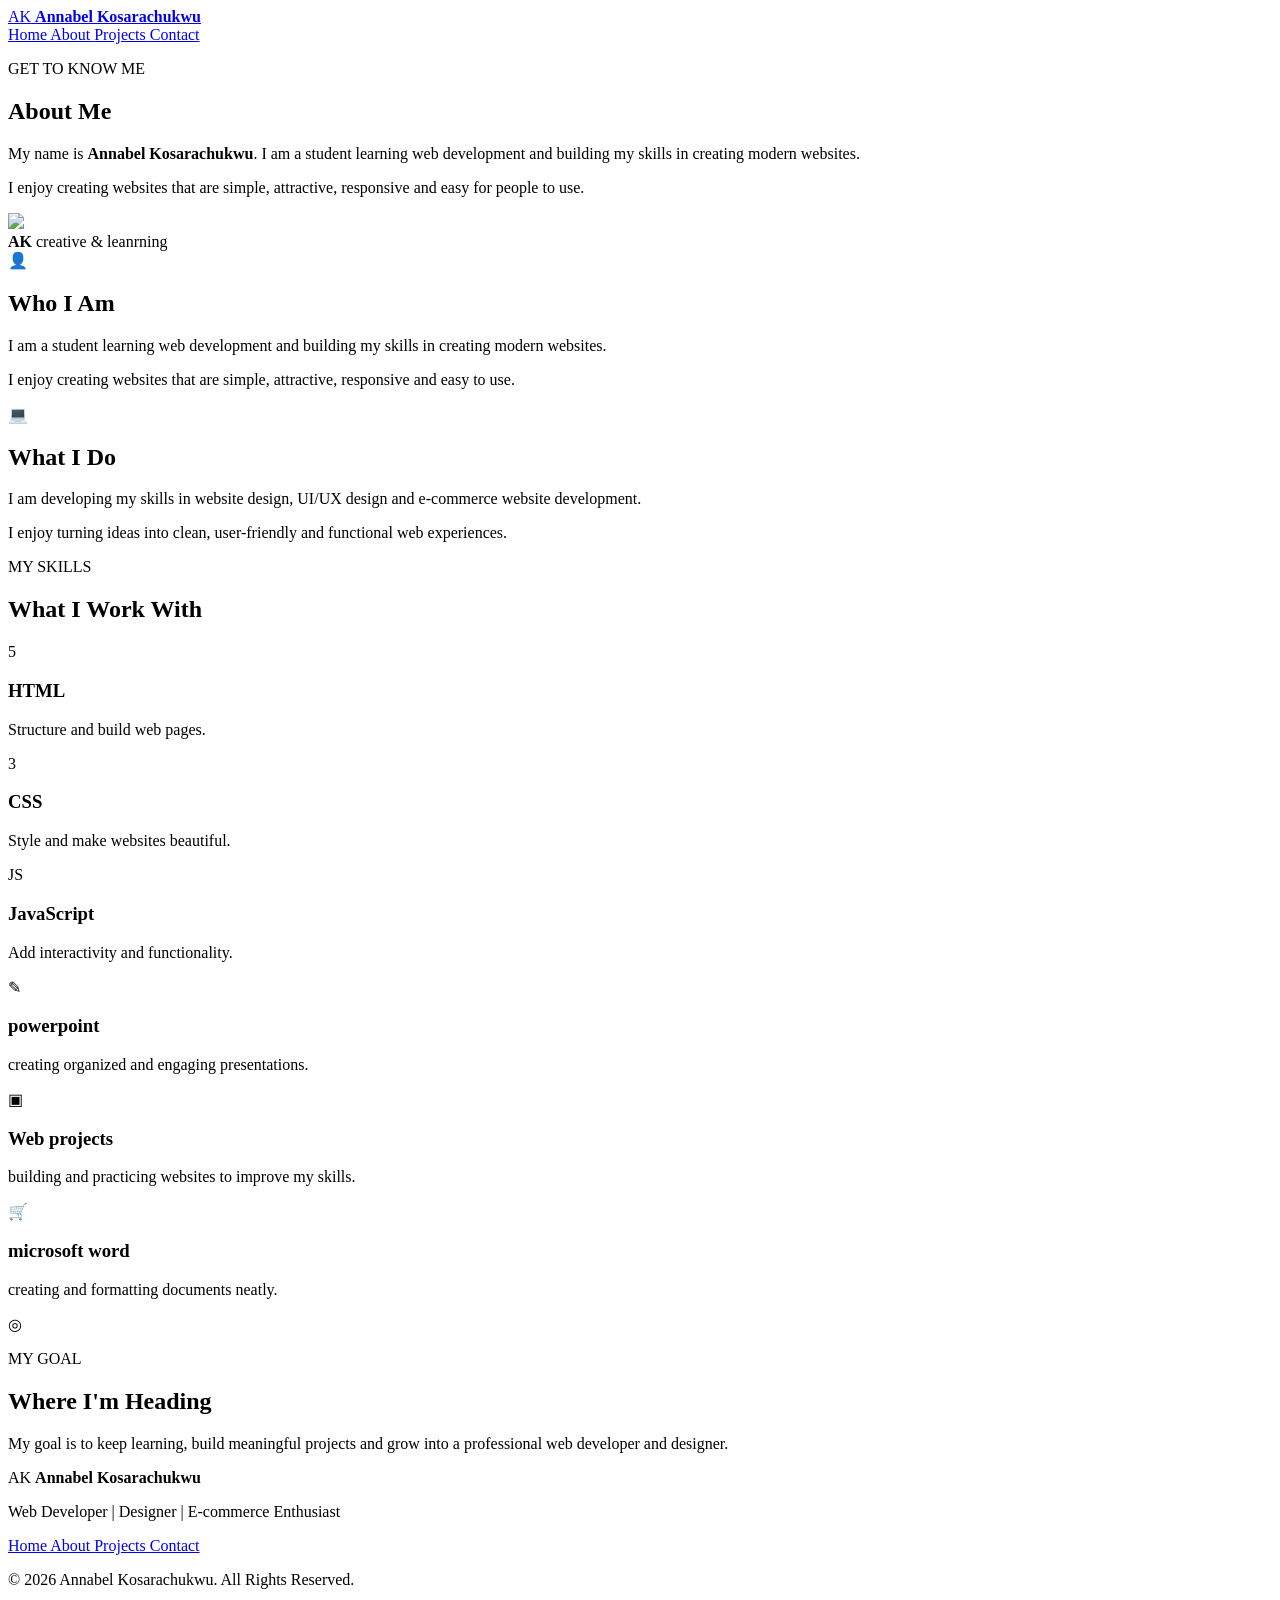
==== about.html @ 4d01f872 "first commit" ====
<!DOCTYPE html>
<html lang="en">

<head>
    <meta charset="UTF-8">

    <meta name="viewport"
          content="width=device-width, initial-scale=1.0">

    <title>About | Annabel Kosarachukwu</title>

    <link rel="stylesheet"
          href="css/style.css">
</head>

<body>

    <!-- Header -->
    <header class="header">

        <a href="index.html" class="logo">
            <span>AK</span>
            <strong>Annabel Kosarachukwu</strong>
        </a>

        <!-- Navigation -->
        <nav class="navbar">

            <a href="index.html">
                Home
            </a>

            <a href="about.html" class="active">
                About
            </a>

            <a href="projects.html">
                Projects
            </a>

            <a href="contact.html">
                Contact
            </a>

        </nav>

    </header>


    <!-- About Hero -->
    <section class="about-hero">

        <div class="about-intro">

            <p class="section-label">
                GET TO KNOW ME
            </p>

            <h1>
                About <span>Me</span>
            </h1>

            <div class="heading-line"></div>

            <p class="intro-text">
                My name is
                <strong>Annabel Kosarachukwu</strong>.
                I am a student learning web development
                and building my skills in creating modern
                websites.
            </p>

            <p class="intro-text">
                I enjoy creating websites that are simple,
                attractive, responsive and easy for people
                to use.
            </p>

        </div>


        <!-- Profile Picture -->
        <div class="profile-container">

            <div class="profile-background"></div>

            <img
                src="./image/file_00000000ac308246b35a377b9f2eeaa9.png"
                
                class="profile-image"

            >
            <div class="photo-badge"> 

                <strong>AK</strong>
                
                <span>
                    creative & leanrning
                </span>
            </div>

        </div>

    </section>
    <!-- About Cards -->
    <section class="about-cards">

        <!-- Who I Am -->
        <div class="about-card">

            <div class="card-icon">
                👤
            </div>

            <h2>
                Who I Am
            </h2>

            <p>
                I am a student learning web development
                and building my skills in creating modern
                websites.
            </p>

            <p>
                I enjoy creating websites that are simple,
                attractive, responsive and easy to use.
            </p>

        </div>


        <!-- What I Do -->
        <div class="about-card">

            <div class="card-icon">
                💻
            </div>

            <h2>
                What I Do
            </h2>

            <p>
                I am developing my skills in website design,
                UI/UX design and e-commerce website development.
            </p>

            <p>
                I enjoy turning ideas into clean,
                user-friendly and functional web experiences.
            </p>

        </div>

    </section>
    <!-- Skills Section -->
    <section class="skills-section">

        <p class="section-label">
            MY SKILLS
        </p>

        <h2>
            What I <span>Work With</span>
        </h2>


        <div class="skills-grid">

            <!-- HTML -->
            <div class="skill-card">

                <div class="skill-icon html-icon">
                    5
                </div>

                <h3>
                    HTML
                </h3>

                <p>
                    Structure and build web pages.
                </p>

            </div>


            <!-- CSS -->
            <div class="skill-card">

                <div class="skill-icon css-icon">
                    3
                </div>

                <h3>
                    CSS
                </h3>

                <p>
                    Style and make websites beautiful.
                </p>

            </div>


            <!-- JavaScript -->
            <div class="skill-card">

                <div class="skill-icon js-icon">
                    JS
                </div>

                <h3>
                    JavaScript
                </h3>

                <p>
                    Add interactivity and functionality.
                </p>

            </div>


            <!-- powerpoint -->
            <div class="skill-card">

                <div class="skill-icon ui-icon">
                    ✎
                </div>

                <h3>
                    powerpoint
                </h3>

                <p>
                    creating organized and engaging presentations.
                </p>

            </div>


            <!-- Web prjects -->
            <div class="skill-card">

                <div class="skill-icon web-icon">
                    ▣
                </div>

                <h3>
                    Web projects
                </h3>

                <p>
                    building and practicing websites to improve my skills.
                </p>

            </div>


            <!-- microsoft word -->
            <div class="skill-card">

                <div class="skill-icon ecommerce-icon">
                    🛒
                </div>

                <h3>
                    microsoft word
                </h3>

                <p>
                    creating and formatting documents neatly.
                </p>

            </div>

        </div>

    </section>
    <!-- My Goal -->
    <section class="goal-section">

        <div class="goal-icon">
            ◎
        </div>

        <div>

            <p class="section-label">
                MY GOAL
            </p>

            <h2>
                Where I'm <span>Heading</span>
            </h2>

            <p>
                My goal is to keep learning, build meaningful
                projects and grow into a professional web
                developer and designer.
            </p>

        </div>

    </section>


    <!-- Footer -->
    <footer class="footer">

        <div class="footer-brand">

            <div class="footer-logo">

                <span>AK</span>

                <strong>
                    Annabel Kosarachukwu
                </strong>

            </div>

            <p>
                Web Developer | Designer | E-commerce Enthusiast
            </p>

        </div>


        <!-- Footer Links -->
        <div class="footer-links">

            <a href="index.html">
                Home
            </a>

            <a href="about.html">
                About
            </a>

            <a href="projects.html">
                Projects
            </a>

            <a href="contact.html">
                Contact
            </a>

        </div>


        <!-- Copyright -->
        <div class="footer-bottom">

            <p>
                © 2026 Annabel Kosarachukwu.
                All Rights Reserved.
            </p>

        </div>

    </footer>


</body>
</html>
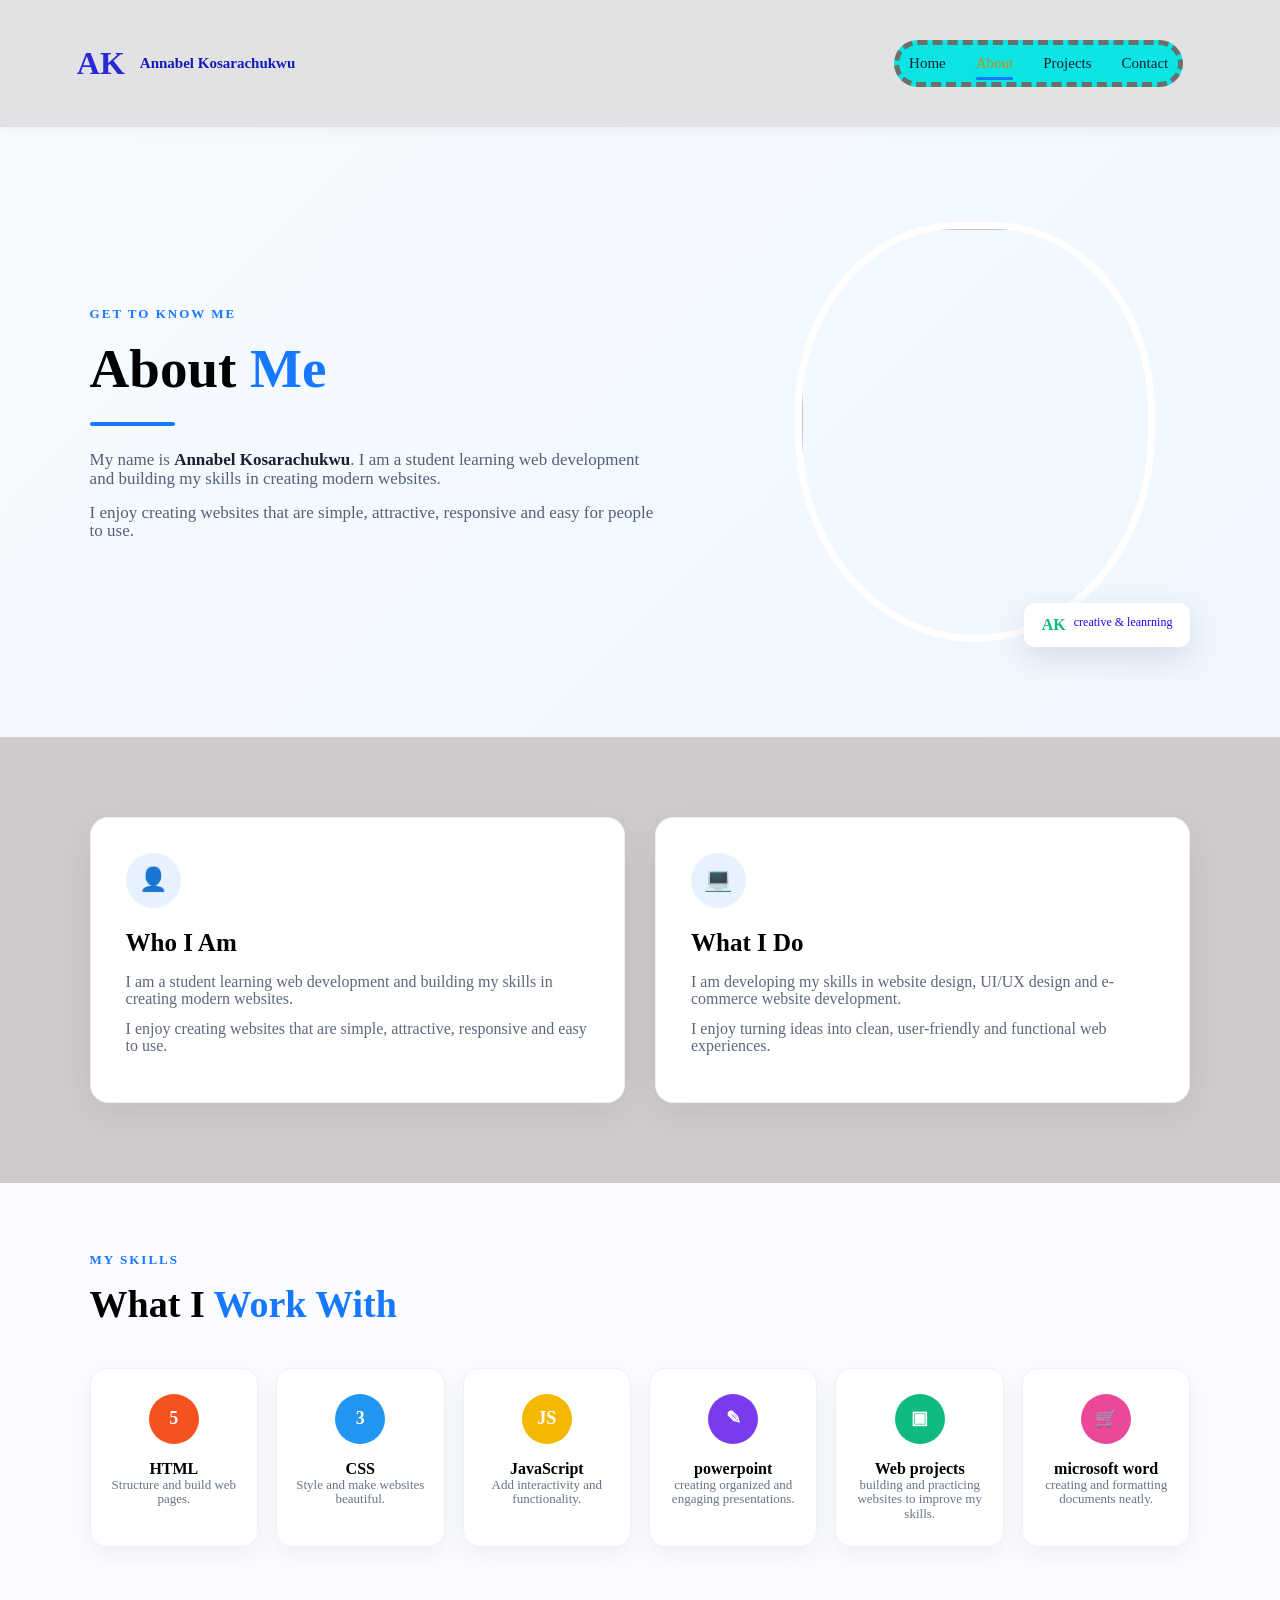
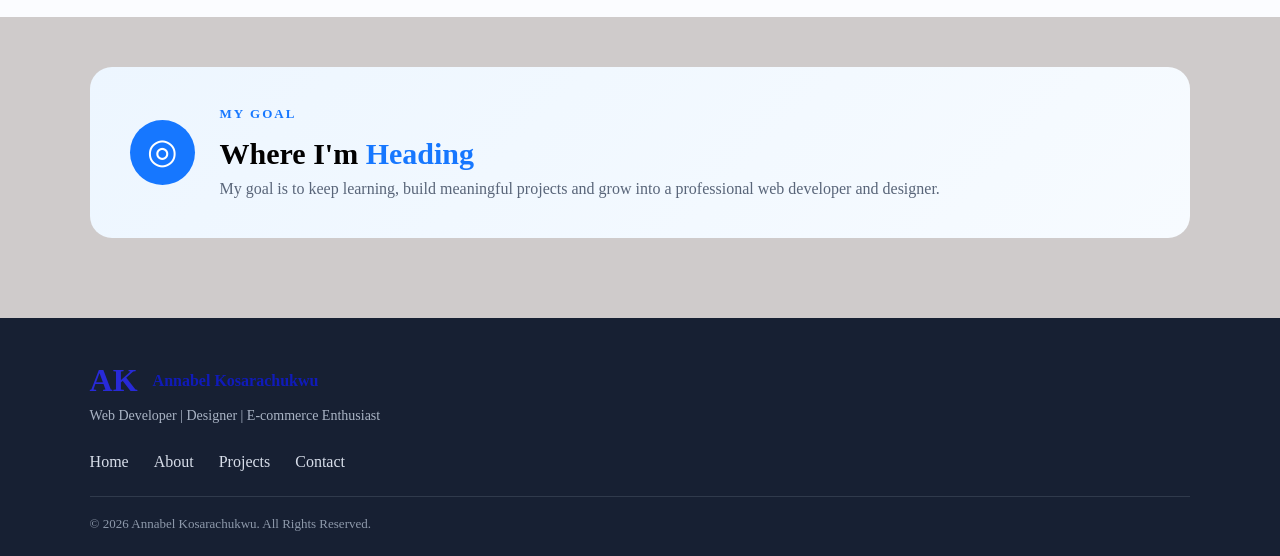
==== commit 328ed183: "update portfolio files" ====
--- a/about.html
+++ b/about.html
@@ -10,7 +10,7 @@
     <title>About | Annabel Kosarachukwu</title>
 
     <link rel="stylesheet"
-          href="css/style.css">
+          href="CSS/style.css">
 </head>
 
 <body>
--- a/CSS/style.css
+++ b/CSS/style.css
@@ -0,0 +1,1064 @@
+* {
+    margin: 0;
+    padding: 0;
+    box-sizing: border-box;
+}
+
+html {
+    scroll-behavior: smooth;
+}
+
+body {
+    font-family:   'Arial Narrow bold';  
+    background: #cfcbcb;
+    color: #020101;
+    line-height: 1.1;
+}
+
+.header {
+    width: 100%;
+    padding: 20px 6%;
+    background: #e2e1e4;
+    display: flex;
+    align-items: center;
+    justify-content: space-between;
+    position: sticky;
+    top: 0;
+    z-index: 1000;
+    box-shadow: 0 2px 15px rgba(0, 0, 0, 0.05);
+}
+
+.logo {
+    display: flex;
+    align-items: center;
+    gap: 15px;
+    text-decoration: none;
+    color: #074de6;
+}
+
+.logo span,
+.footer-logo span {
+    font-size: 32px;
+    font-weight: 800;
+    color: #282ad8;
+}
+
+.logo strong,
+.footer-logo strong {
+    font-size: 15px;
+    color: #101bb9;
+}
+
+.navbar {
+    background: rgb(10, 228, 228);
+    color: #10b981;
+    padding: 10px;
+    margin: 20px;
+    border-radius: 50px;
+    border: 5px dashed rgb(104, 112, 104);
+    display: flex;
+    gap: 30px; 
+}
+a.hover{
+    color: #10b981;
+    font-weight:bold;
+    font-size: 50px;
+}
+
+    
+
+
+.navbar a {
+    color: #172033;
+    text-decoration: none;
+    font-size: 15px;
+    font-weight: 500;
+    position: relative;
+    transition: 0.3s;
+}
+
+.navbar a:hover,
+.navbar a.active {
+    color: #c98e0f;
+}
+
+.navbar a.active::after {
+    content: "";
+    position: absolute;
+    left: 0;
+    bottom: -8px;
+    width: 100%;
+    height: 3px;
+    background: #1677ff;
+    border-radius: 10px;
+}
+
+.section-label {
+    color: #1677ff;
+    font-size: 13px;
+    font-weight: 700;
+    letter-spacing: 2px;
+    margin-bottom: 15px;
+}
+
+h1,
+h2,
+h3 {
+    line-height: 1.2;
+}
+
+h1 span,
+h2 span {
+    color: #1677ff;
+}
+
+
+/* 
+   HOME PAGE
+ */
+
+.home-hero {
+    min-height: 620px;
+    padding: 75px 7%;
+    display: flex;
+    align-items: center;
+    justify-content: space-between;
+    gap: 60px;
+    background: linear-gradient(135deg, #f7fbff, #eef6ff);
+}
+
+.home-content {
+    max-width: 650px;
+}
+
+.home-content h1 {
+    font-size: 56px;
+    margin-bottom: 25px;
+}
+
+.hero-subtitle {
+    font-size: 18px;
+    color: #526078;
+    max-width: 580px;
+}
+
+.hero-buttons {
+    display: flex;
+    gap: 15px;
+    margin: 30px 0;
+}
+
+.btn {
+    display: inline-flex;
+    align-items: center;
+    justify-content: center;
+    padding: 13px 24px;
+    border-radius: 10px;
+    text-decoration: none;
+    font-weight: 700;
+    border: 0;
+    cursor: pointer;
+    font-size: 15px;
+    transition: 0.3s;
+}
+
+.primary-btn {
+    background: #1677ff;
+    color: #ffffff;
+}
+
+.primary-btn:hover {
+    background: #0b5fd1;
+    transform: translateY(-3px);
+}
+
+.secondary-btn {
+    border: 1px solid #1677ff;
+    color: #1677ff;
+    background: #ffffff;
+}
+
+.secondary-btn:hover {
+    background: #eaf3ff;
+    transform: translateY(-3px);
+}
+
+.mini-services {
+    display: flex;
+    gap: 10px;
+    flex-wrap: wrap;
+}
+
+.mini-services span,
+.tag-row span {
+    padding: 7px 11px;
+    border-radius: 20px;
+    background: #ffffff;
+    border: 1px solid #dfe8f5;
+    color: #526078;
+    font-size: 12px;
+}
+
+.home-photo {
+    width: 410px;
+    height: 440px;
+    position: relative;
+    display: flex;
+    align-items: center;
+    justify-content: center;
+}
+
+/* .home-photo-bg {
+    position: absolute;
+    width: 380px;
+    height: 380px;
+    background: #dcecff;
+    border-radius: 45% 55% 60% 40%;
+    transform: rotate(-8deg);
+} */
+
+.home-photo img {
+    position: relative;
+    z-index: 2;
+    width: 330px;
+    height: 400px;
+    object-fit: cover;
+    border: 7px solid #ffffff;
+    border-radius: 50%;
+    box-shadow: 0 20px 50px rgba(22, 119, 255, 0.18);
+}
+
+.photo-badge {
+    position: absolute;
+    z-index: 3;
+    bottom: 10px;
+    right: 0;
+    background: #ffffff;
+    padding: 13px 18px;
+    border-radius: 10px;
+    box-shadow: 0 10px 30px rgba(23, 32, 51, 0.12);
+    display: flex;
+    gap: 8px;
+    /* flex-direction: column; */
+}
+
+.photo-badge strong {
+    color: #1677ff;
+}
+
+.photo-badge span {
+    font-size: 11px;
+    color: #687386;
+}
+
+
+/* WHAT I DO */
+
+.home-services,
+.projects-section {
+    padding: 80px 7%;
+}
+
+.section-heading {
+    text-align: center;
+    max-width: 700px;
+    margin: 0 auto 45px;
+}
+
+.section-heading h2 {
+    font-size: 38px;
+    margin-bottom: 12px;
+}
+
+.section-heading>p:last-child {
+    color: #687386;
+}
+
+.service-grid {
+    display: grid;
+    grid-template-columns: repeat(3, 1fr);
+    gap: 22px;
+}
+
+.service-card,
+.about-card,
+.project-card {
+    background: #ffffff;
+    border: 1px solid #edf1f7;
+    border-radius: 18px;
+    box-shadow: 0 10px 35px rgba(23, 32, 51, 0.07);
+    transition: 0.3s;
+}
+
+.service-card {
+    padding: 30px;
+}
+
+.service-card:hover,
+.about-card:hover,
+.project-card:hover {
+    transform: translateY(-7px);
+    box-shadow: 0 18px 40px rgba(23, 32, 51, 0.12);
+}
+
+.service-icon {
+    width: 48px;
+    height: 48px;
+    border-radius: 13px;
+    background: #e8f2ff;
+    color: #1677ff;
+    display: flex;
+    align-items: center;
+    justify-content: center;
+    font-weight: 800;
+    margin-bottom: 18px;
+}
+
+.service-card h3 {
+    font-size: 20px;
+    margin-bottom: 10px;
+}
+
+.service-card p {
+    color: #687386;
+}
+
+
+/* HOME CTA */
+
+.home-cta {
+    margin: 10px 7% 80px;
+    padding: 42px;
+    border-radius: 22px;
+    background: linear-gradient(135deg, #aed5d8, #a5c1dd);
+    
+    display: flex;
+    align-items: center;
+    justify-content: space-between;
+    gap: 30px;
+}
+
+.home-cta h2 {
+    font-size: 30px;
+    margin-bottom: 8px;
+}
+
+.home-cta p:last-child {
+    color: #596579;
+}
+
+
+/* ABOUT PAGE */
+
+.about-hero {
+    min-height: 560px;
+    padding: 80px 7%;
+    display: flex;
+    align-items: center;
+    justify-content: space-between;
+    gap: 60px;
+    background: linear-gradient(135deg, #f7fbff, #eef6ff);
+}
+
+.about-intro {
+    max-width: 570px;
+}
+
+.about-intro h1 {
+    font-size: 55px;
+    margin-bottom: 20px;
+}
+
+.heading-line {
+    width: 85px;
+    height: 4px;
+    background: #1677ff;
+    border-radius: 10px;
+    margin-bottom: 25px;
+}
+
+.intro-text {
+    font-size: 17px;
+    color: #526078;
+    margin-bottom: 15px;
+}
+
+.intro-text strong {
+    color: #172033;
+}
+
+.profile-container {
+    width: 430px;
+    height: 450px;
+    position: relative;
+    display: flex;
+    justify-content: center;
+    align-items: center;
+}
+
+.profile-background {
+    position: absolute;
+    width: 390px;
+    height: 390px;
+    border-radius: 45% 55% 60% 40%;
+    /* transform: rotate(-8deg); */
+}
+
+.profile-image {
+    width: 360px;
+    height: 420px;
+    object-fit: cover;
+    position: relative;
+    z-index: 2;
+    border-radius: 45% 45% 50% 50%;
+    border: 7px solid #ffffff;
+    /* box-shadow: 0 20px 50px rgba(22, 119, 255, 0.18); */
+}
+
+.photo-badge strong {
+    color: #10b981;
+}
+
+.photo-badge span {
+    font-size: 12px;
+    color: #1e06f5;
+}
+
+.social-links {
+    display: flex;
+    gap: 14px;
+    margin-top: 25px;
+}
+
+.social-links a {
+    width: 42px;
+    height: 42px;
+    display: flex;
+    align-items: center;
+    justify-content: center;
+    border-radius: 50%;
+    background: #1677ff;
+    color: #ffffff;
+    text-decoration: none;
+    font-weight: bold;
+}
+
+.about-cards {
+    padding: 80px 7%;
+    display: grid;
+    grid-template-columns: repeat(2, 1fr);
+    gap: 30px;
+}
+
+.about-card {
+    padding: 35px;
+}
+
+.card-icon {
+    width: 55px;
+    height: 55px;
+    display: flex;
+    align-items: center;
+    justify-content: center;
+    border-radius: 50%;
+    background: #e8f2ff;
+    font-size: 23px;
+    margin-bottom: 20px;
+}
+
+.about-card h2 {
+    margin-bottom: 15px;
+    font-size: 25px;
+}
+
+.about-card p {
+    color: #5d687b;
+    margin-bottom: 12px;
+}
+
+
+/* SKILLS */
+
+.skills-section {
+    padding: 70px 7%;
+    background: #fbfcff;
+}
+
+.skills-section>h2 {
+    font-size: 38px;
+    margin-bottom: 40px;
+}
+
+.skills-grid {
+    display: grid;
+    grid-template-columns: repeat(6, 1fr);
+    gap: 18px;
+}
+
+.skill-card {
+    background: #ffffff;
+    padding: 25px 15px;
+    text-align: center;
+    border-radius: 16px;
+    box-shadow: 0 8px 25px rgba(23, 32, 51, 0.06);
+    border: 1px solid #edf1f7;
+    transition: 0.3s;
+}
+
+.skill-card:hover {
+    transform: translateY(-8px);
+}
+
+.skill-icon {
+    width: 50px;
+    height: 50px;
+    margin: 0 auto 15px;
+    border-radius: 50%;
+    display: flex;
+    align-items: center;
+    justify-content: center;
+    color: #ffffff;
+    font-weight: bold;
+    font-size: 18px;
+}
+
+.html-icon {
+    background: #f4511e;
+}
+
+.css-icon {
+    background: #2196f3;
+}
+
+.js-icon {
+    background: #f5b800;
+}
+
+.ui-icon {
+    background: #7c3aed;
+}
+
+.web-icon {
+    background-color: #10b981;
+}
+
+.ecommerce-icon {
+    background-color: #ec4899;
+}
+
+.skill-card h3 {
+    font-size: 16px;
+    margin-bottom: px;
+}
+
+.skill-card p {
+    color: #687386;
+    font-size: 13px;
+
+}
+
+/* PROJECTS + PAGE HERO */
+
+.page-hero {
+    padding: 85px 7%;
+    text-align: center;
+    background: linear-gradient(135deg, #f7fbff, #eef6ff);
+}
+
+.page-hero h1 {
+    font-size: 55px;
+    margin-bottom: 18px;
+}
+
+.page-hero>p:last-child {
+    max-width: 680px;
+    margin: auto;
+    color: #5d687b;
+    font-size: 17px;
+}
+
+.project-grid {
+    display: grid;
+    grid-template-columns: repeat(2, 1fr);
+    gap: 30px;
+}
+
+.project-card {
+    overflow: hidden;
+    position: relative;
+}
+
+.project-number {
+    position: absolute;
+    z-index: 2;
+    top: 18px;
+    left: 18px;
+    width: 42px;
+    height: 42px;
+    border-radius: 50%;
+    background: #ffffff;
+    color: #1677ff;
+    display: flex;
+    align-items: center;
+    justify-content: center;
+    font-weight: 800;
+    box-shadow: 0 5px 18px rgba(0, 0, 0, 0.08);
+}
+
+.project-visual {
+    height: 210px;
+    display: flex;
+    align-items: center;
+    justify-content: center;
+    font-size: 25px;
+    font-weight: 800;
+    color: #ffffff;
+}
+
+.school-visual {
+    background: linear-gradient(135deg, #1677ff, #5aa2ff);
+}
+
+.food-visual {
+    background: linear-gradient(135deg, #f97316, #fbbf24);
+}
+
+.kitchen-visual {
+    background: linear-gradient(135deg, #10b981, #5eead4);
+}
+
+.ecommerce-visual {
+    background: linear-gradient(135deg, #7c3aed, #c084fc);
+}
+
+.project-content {
+    padding: 28px;
+}
+
+.project-type {
+    font-size: 11px;
+    letter-spacing: 2px;
+    color: #1677ff;
+    font-weight: 800;
+    margin-bottom: 9px;
+}
+
+.project-content h2 {
+    font-size: 25px;
+    margin-bottom: 10px;
+}
+
+.project-content>p:not(.project-type) {
+    color: #687386;
+    margin-bottom: 18px;
+}
+
+.tag-row {
+    display: flex;
+    gap: 8px;
+    flex-wrap: wrap;
+}
+
+.projects-note {
+    margin: 0 7% 80px;
+    padding: 40px;
+    text-align: center;
+    background: #fbfcff;
+    border: 1px solid #edf1f7;
+    border-radius: 20px;
+}
+
+.projects-note h2 {
+    font-size: 30px;
+    margin-bottom: 8px;
+}
+
+.projects-note p:last-child {
+    color: #687386;
+}
+
+
+/* GOAL SECTION */
+
+.goal-section {
+    margin: 50px 7% 80px;
+    padding: 40px;
+    border-radius: 22px;
+    background: linear-gradient(135deg, #edf6ff, #f7fbff);
+    display: flex;
+    align-items: center;
+    gap: 25px;
+}
+
+.goal-icon {
+    width: 65px;
+    height: 65px;
+    min-width: 65px;
+    border-radius: 50%;
+    background: #1677ff;
+    color: #ffffff;
+    display: flex;
+    align-items: center;
+    justify-content: center;
+    font-size: 35px;
+}
+
+.goal-section h2 {
+    font-size: 30px;
+    margin-bottom: 8px;
+}
+
+.goal-section p:last-child {
+    color: #596579;
+}
+
+
+/* CONTACT */
+
+.contact-section {
+    padding: 80px 7%;
+    display: grid;
+    grid-template-columns: 1fr 1fr;
+    gap: 60px;
+}
+
+.contact-info h2 {
+    font-size: 40px;
+    margin-bottom: 18px;
+}
+
+.contact-info>p:not(.section-label) {
+    color: #687386;
+    max-width: 520px;
+    margin-bottom: 30px;
+}
+
+.contact-item {
+    display: flex;
+    align-items: center;
+    gap: 15px;
+    margin: 20px 0;
+}
+
+.contact-icon {
+    width: 48px;
+    height: 48px;
+    min-width: 48px;
+    border-radius: 50%;
+    background: #e8f2ff;
+    color: #1677ff;
+    display: flex;
+    align-items: center;
+    justify-content: center;
+    font-weight: 800;
+}
+
+.contact-item div:last-child {
+    display: flex;
+    flex-direction: column;
+}
+
+.contact-item small {
+    color: #7b8799;
+    margin-bottom: 2px;
+}
+
+.contact-item strong {
+    font-size: 14px;
+}
+
+/* CONTACT FORM */
+
+.contact-form {
+    padding: 35px;
+    border: 1px solid #edf1f7;
+    border-radius: 20px;
+    box-shadow: 0 10px 35px rgba(23, 32, 51, 0.07);
+}
+
+.contact-form label {
+    font-size: 28px;
+    margin-bottom: 25px;
+}
+
+.contact-form label {
+    display: block;
+    font-size: 13px;
+    font-weight: 700;
+    margin: 15px 0 7px;
+}
+
+.contact-form input,
+.contact-form textarea {
+    width: 100%;
+    border: 1px solid #dfe6f0;
+    border-radius: 10px;
+    padding: 13px 14px;
+    font: inherit;
+    outline: none;
+    background: #fbfcff;
+}
+
+.contact-form input:focus,
+.contact-form textarea:focus {
+    border-color: #1677ff;
+    box-shadow: 0 0 0 3px rgba(22, 119, 255, 0.08);
+}
+
+.contact-form textarea {
+    resize: vertical;
+}
+
+.contact-form .btn {
+    margin-top: 20px;
+    width: 100%;
+}
+
+
+/* FOOTER */
+
+.footer {
+    padding: 45px 7% 25px;
+    background: #172033;
+    color: #ffffff;
+}
+
+.footer-brand {
+    margin-bottom: 30px;
+}
+
+.footer-logo {
+    display: flex;
+    align-items: center;
+    gap: 15px;
+    margin-bottom: 10px;
+}
+
+.footer-logo strong {
+    font-size: 16px;
+}
+
+.footer-brand p {
+    color: #aab4c5;
+    font-size: 14px;
+}
+
+.footer-links {
+    display: flex;
+    gap: 25px;
+    margin-bottom: 25px;
+}
+
+.footer-links a {
+    color: #d8deea;
+    text-decoration: none;
+    transition: 0.3s;
+}
+
+.footer-links a:hover {
+    color: #1677ff;
+}
+
+.footer-bottom {
+    border-top: 1px solid #303a4c;
+    padding-top: 20px;
+}
+
+.footer-bottom p {
+    color: #8e99ab;
+    font-size: 13px;
+}
+
+
+/* RESPONSIVE */
+
+@media (max-width: 900px) {
+
+    .header {
+        padding: 18px 5%;
+    }
+
+    .logo strong {
+        display: none;
+    }
+
+    .navbar {
+        gap: 15px;
+    }
+
+    .navbar a {
+        font-size: 13px;
+    }
+
+    .home-hero,
+    .about-hero {
+        flex-direction: column;
+        text-align: center;
+        padding: 60px 5%;
+    }
+
+    .home-content,
+    .about-intro {
+        max-width: 100%;
+    }
+
+    .home-content h1,
+    .about-intro h1 {
+        font-size: 42px;
+    }
+
+    .hero-buttons,
+    .mini-services,
+    .social-links {
+        justify-content: center;
+    }
+
+    .profile-container {
+        width: 330px;
+        height: 350px;
+    }
+
+    .profile-background {
+        width: 300px;
+        height: 300px;
+    }
+
+    .profile-image {
+        width: 280px;
+        height: 330px;
+    }
+
+    .home-photo {
+        width: 330px;
+        height: 360px;
+    }
+
+    .home-photo-bg {
+        width: 300px;
+        height: 300px;
+    }
+
+    .home-photo img {
+        width: 280px;
+        height: 330px;
+    }
+
+    .photo-badge {
+        right: -5px;
+    }
+
+    .service-grid {
+        grid-template-columns: repeat(2, 1fr);
+    }
+
+    .about-cards {
+        grid-template-columns: 1fr;
+        padding: 60px 5%;
+    }
+
+    .skills-section {
+        padding: 60px 5%;
+    }
+
+    .skills-grid {
+        grid-template-columns: repeat(2, 1fr);
+    }
+
+    .project-grid,
+    .contact-section {
+        grid-template-columns: 1fr;
+    }
+
+    .projects-section {
+        padding: 60px 5%;
+    }
+
+    .contact-section {
+        padding: 60px 5%;
+        gap: 40px;
+    }
+
+    .home-cta {
+        margin: 40px 5% 60px;
+    }
+
+    .goal-section {
+        margin: 40px 5% 60px;
+        padding: 30px;
+        align-items: flex-start;
+    }
+}
+
+
+/* SMALL SCREENS */
+
+@media (max-width: 500px) {
+
+    .header {
+        flex-direction: column;
+        gap: 15px;
+    }
+
+    .navbar {
+        flex-wrap: wrap;
+        justify-content: center;
+    }
+
+    .home-content h1,
+    .about-intro h1,
+    .page-hero h1 {
+        font-size: 36px;
+    }
+
+    .hero-subtitle,
+    .intro-text {
+        font-size: 15px;
+    }
+
+    .service-grid,
+    .skills-grid {
+        grid-template-columns: 1fr;
+    }
+
+    .home-cta,
+    .goal-section {
+        flex-direction: column;
+        align-items: flex-start;
+    }
+
+    .home-photo {
+        width: 290px;
+        height: 320px;
+    }
+
+    .home-photo-bg {
+        width: 260px;
+        height: 260px;
+    }
+
+    .home-photo img {
+        width: 245px;
+        height: 290px;
+    }
+
+    .photo-badge {
+        right: -8px;
+    }
+
+    .page-hero {
+        padding: 60px 5%;
+    }
+
+    .page-hero>p:last-child {
+        font-size: 15px;
+    }
+
+    .project-visual {
+        height: 180px;
+    }
+
+    .footer-links {
+        flex-direction: column;
+        gap: 10px;
+    }
+}
